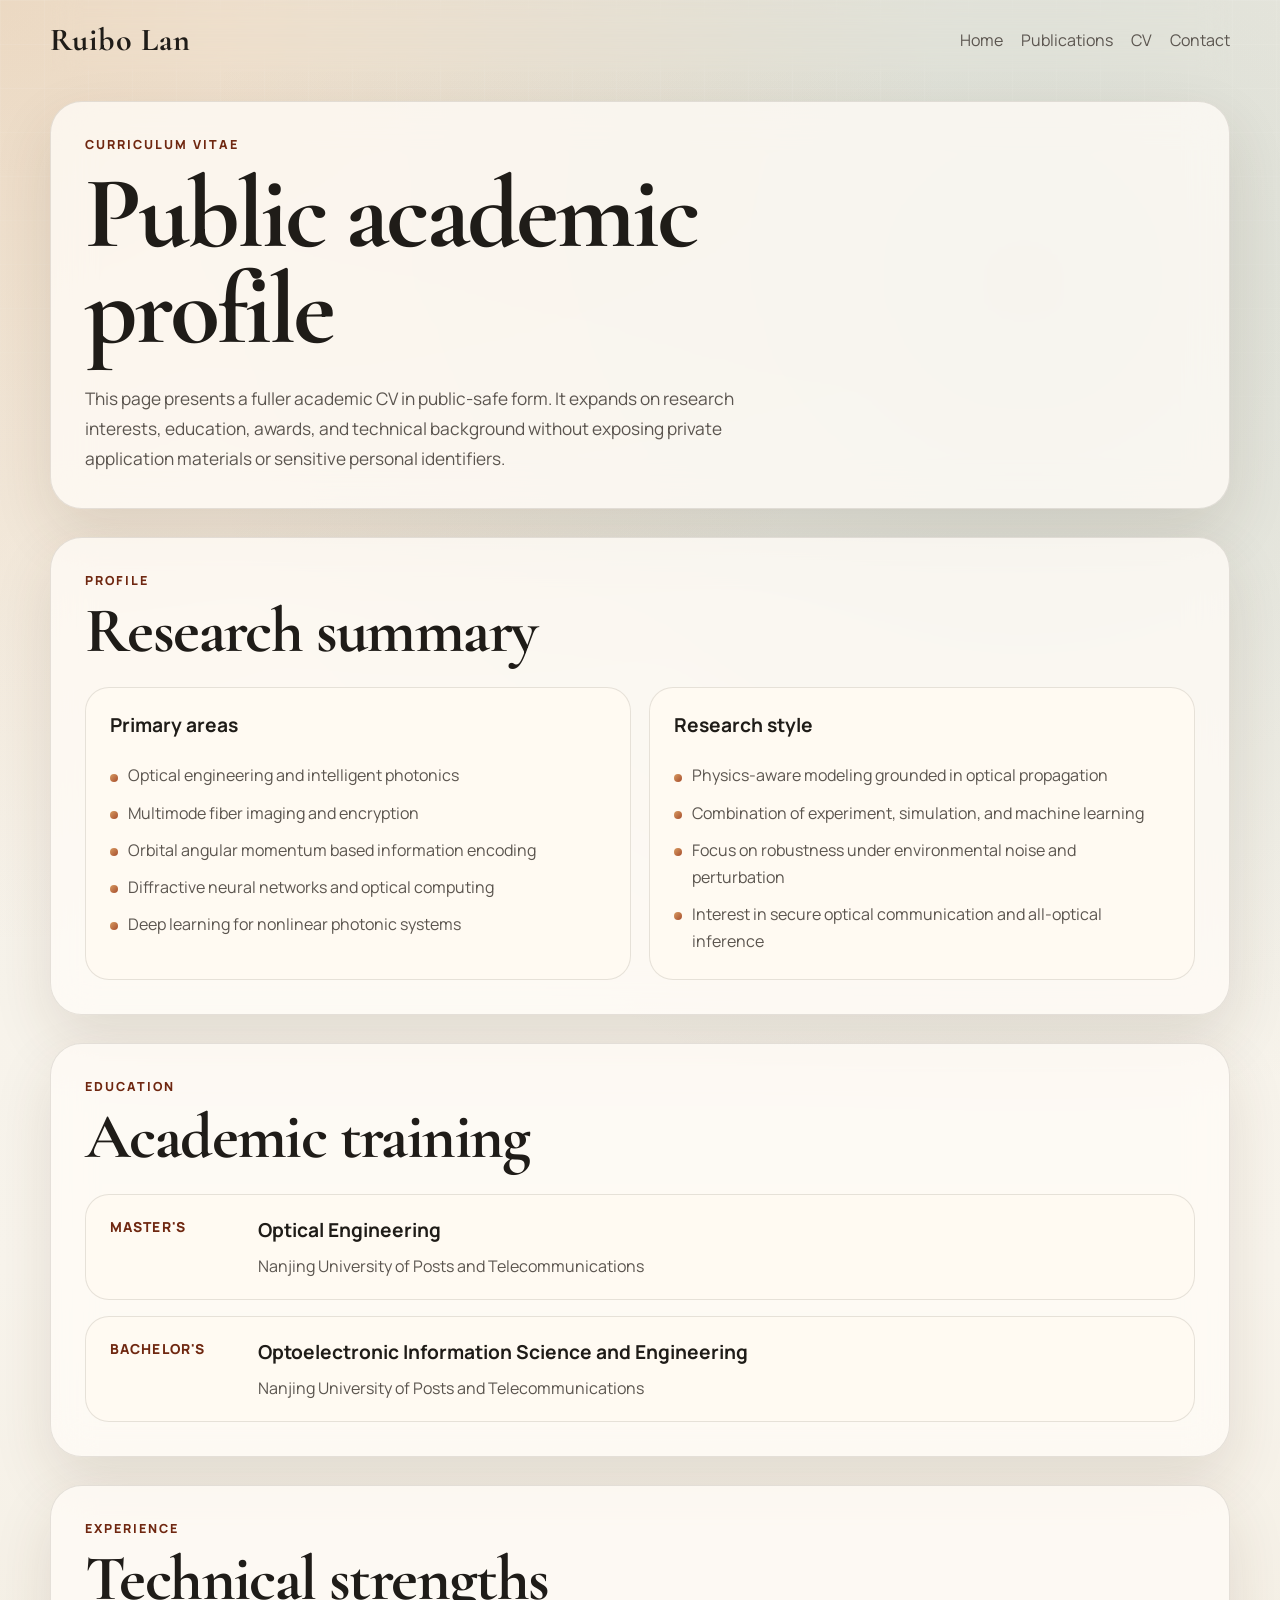
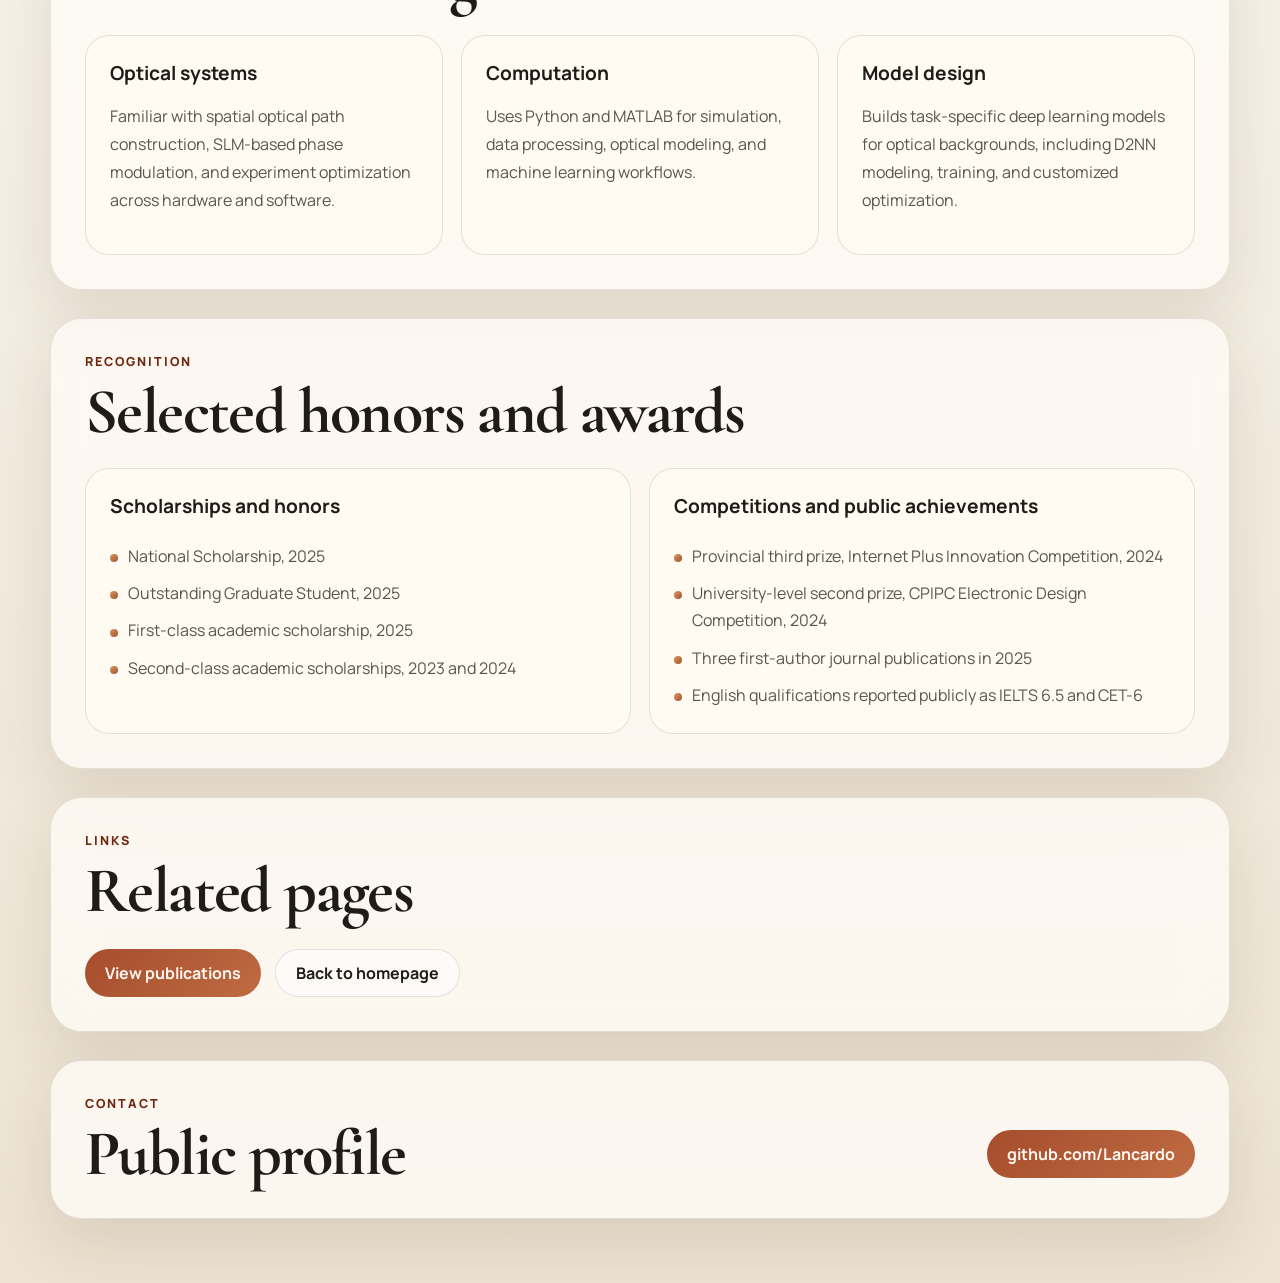
==== cv.html @ 9ba5e30f "Add detailed CV and publications pages" ====
<!DOCTYPE html>
<html lang="en">
  <head>
    <meta charset="UTF-8" />
    <meta name="viewport" content="width=device-width, initial-scale=1.0" />
    <title>Ruibo Lan | CV</title>
    <meta
      name="description"
      content="Curriculum Vitae page for Ruibo Lan, including education, research interests, technical experience, honors, and public academic background."
    />
    <link rel="preconnect" href="https://fonts.googleapis.com" />
    <link rel="preconnect" href="https://fonts.gstatic.com" crossorigin />
    <link
      href="https://fonts.googleapis.com/css2?family=Manrope:wght@400;500;600;700;800&family=Cormorant+Garamond:wght@500;600;700&display=swap"
      rel="stylesheet"
    />
    <link rel="stylesheet" href="styles.css" />
  </head>
  <body>
    <div class="site-shell">
      <header class="topbar">
        <a class="brand" href="index.html">Ruibo Lan</a>
        <nav class="nav">
          <a href="index.html">Home</a>
          <a href="publications.html">Publications</a>
          <a href="cv.html">CV</a>
          <a href="#contact">Contact</a>
        </nav>
      </header>

      <main class="page-main">
        <section class="page-hero section reveal">
          <div class="section-heading">
            <p class="eyebrow">Curriculum Vitae</p>
            <h1>Public academic profile</h1>
          </div>
          <p class="hero-text">
            This page presents a fuller academic CV in public-safe form. It expands on research
            interests, education, awards, and technical background without exposing private
            application materials or sensitive personal identifiers.
          </p>
        </section>

        <section class="section reveal">
          <div class="section-heading">
            <p class="eyebrow">Profile</p>
            <h2>Research summary</h2>
          </div>
          <div class="card-grid two-up">
            <article class="info-card">
              <h3>Primary areas</h3>
              <ul class="detail-list">
                <li>Optical engineering and intelligent photonics</li>
                <li>Multimode fiber imaging and encryption</li>
                <li>Orbital angular momentum based information encoding</li>
                <li>Diffractive neural networks and optical computing</li>
                <li>Deep learning for nonlinear photonic systems</li>
              </ul>
            </article>
            <article class="info-card">
              <h3>Research style</h3>
              <ul class="detail-list">
                <li>Physics-aware modeling grounded in optical propagation</li>
                <li>Combination of experiment, simulation, and machine learning</li>
                <li>Focus on robustness under environmental noise and perturbation</li>
                <li>Interest in secure optical communication and all-optical inference</li>
              </ul>
            </article>
          </div>
        </section>

        <section class="section reveal">
          <div class="section-heading">
            <p class="eyebrow">Education</p>
            <h2>Academic training</h2>
          </div>
          <div class="timeline">
            <article class="timeline-item">
              <span class="timeline-year">Master's</span>
              <div>
                <h3>Optical Engineering</h3>
                <p>Nanjing University of Posts and Telecommunications</p>
              </div>
            </article>
            <article class="timeline-item">
              <span class="timeline-year">Bachelor's</span>
              <div>
                <h3>Optoelectronic Information Science and Engineering</h3>
                <p>Nanjing University of Posts and Telecommunications</p>
              </div>
            </article>
          </div>
        </section>

        <section class="section reveal">
          <div class="section-heading">
            <p class="eyebrow">Experience</p>
            <h2>Technical strengths</h2>
          </div>
          <div class="card-grid three-up">
            <article class="info-card">
              <h3>Optical systems</h3>
              <p>
                Familiar with spatial optical path construction, SLM-based phase modulation, and
                experiment optimization across hardware and software.
              </p>
            </article>
            <article class="info-card">
              <h3>Computation</h3>
              <p>
                Uses Python and MATLAB for simulation, data processing, optical modeling, and
                machine learning workflows.
              </p>
            </article>
            <article class="info-card">
              <h3>Model design</h3>
              <p>
                Builds task-specific deep learning models for optical backgrounds, including D2NN
                modeling, training, and customized optimization.
              </p>
            </article>
          </div>
        </section>

        <section class="section reveal">
          <div class="section-heading">
            <p class="eyebrow">Recognition</p>
            <h2>Selected honors and awards</h2>
          </div>
          <div class="card-grid two-up">
            <article class="info-card">
              <h3>Scholarships and honors</h3>
              <ul class="detail-list">
                <li>National Scholarship, 2025</li>
                <li>Outstanding Graduate Student, 2025</li>
                <li>First-class academic scholarship, 2025</li>
                <li>Second-class academic scholarships, 2023 and 2024</li>
              </ul>
            </article>
            <article class="info-card">
              <h3>Competitions and public achievements</h3>
              <ul class="detail-list">
                <li>Provincial third prize, Internet Plus Innovation Competition, 2024</li>
                <li>University-level second prize, CPIPC Electronic Design Competition, 2024</li>
                <li>Three first-author journal publications in 2025</li>
                <li>English qualifications reported publicly as IELTS 6.5 and CET-6</li>
              </ul>
            </article>
          </div>
        </section>

        <section class="section reveal">
          <div class="section-heading">
            <p class="eyebrow">Links</p>
            <h2>Related pages</h2>
          </div>
          <div class="hero-actions">
            <a class="button button-primary" href="publications.html">View publications</a>
            <a class="button button-secondary" href="index.html">Back to homepage</a>
          </div>
        </section>
      </main>

      <footer id="contact" class="footer reveal">
        <div>
          <p class="eyebrow">Contact</p>
          <h2>Public profile</h2>
        </div>
        <div class="footer-actions">
          <a class="button button-primary" href="https://github.com/Lancardo" target="_blank" rel="noreferrer">
            github.com/Lancardo
          </a>
        </div>
      </footer>
    </div>

    <script src="script.js"></script>
  </body>
</html>
---- styles.css ----
:root {
  --bg: #f3efe6;
  --bg-deep: #ece3d2;
  --surface: rgba(255, 252, 246, 0.78);
  --surface-strong: #fffaf2;
  --text: #1f1c18;
  --muted: #5b554f;
  --line: rgba(50, 42, 31, 0.12);
  --accent: #a64d2d;
  --accent-strong: #6f2710;
  --accent-soft: #d89b61;
  --shadow: 0 24px 60px rgba(74, 51, 23, 0.12);
  --max: 1180px;
}

* {
  box-sizing: border-box;
}

html {
  scroll-behavior: smooth;
}

body {
  margin: 0;
  min-height: 100vh;
  font-family: "Manrope", sans-serif;
  color: var(--text);
  background:
    radial-gradient(circle at top left, rgba(209, 138, 68, 0.22), transparent 30%),
    radial-gradient(circle at 80% 10%, rgba(87, 125, 115, 0.18), transparent 30%),
    linear-gradient(180deg, var(--bg) 0%, #f8f4ec 44%, var(--bg-deep) 100%);
}

body::before {
  content: "";
  position: fixed;
  inset: 0;
  pointer-events: none;
  background-image:
    linear-gradient(rgba(255, 255, 255, 0.16) 1px, transparent 1px),
    linear-gradient(90deg, rgba(255, 255, 255, 0.16) 1px, transparent 1px);
  background-size: 44px 44px;
  mask-image: linear-gradient(180deg, rgba(0, 0, 0, 0.5), transparent 82%);
}

a {
  color: inherit;
  text-decoration: none;
}

img {
  display: block;
  max-width: 100%;
}

.site-shell {
  width: min(calc(100% - 32px), var(--max));
  margin: 0 auto;
  padding-bottom: 64px;
}

.topbar {
  position: sticky;
  top: 0;
  z-index: 10;
  display: flex;
  justify-content: space-between;
  align-items: center;
  gap: 24px;
  padding: 20px 0 12px;
  backdrop-filter: blur(14px);
}

.brand {
  font-family: "Cormorant Garamond", serif;
  font-size: 2rem;
  font-weight: 700;
  letter-spacing: 0.03em;
}

.nav {
  display: flex;
  flex-wrap: wrap;
  gap: 18px;
  color: var(--muted);
}

.nav a {
  position: relative;
}

.nav a::after {
  content: "";
  position: absolute;
  left: 0;
  bottom: -4px;
  width: 100%;
  height: 1px;
  background: var(--accent);
  transform: scaleX(0);
  transform-origin: left;
  transition: transform 200ms ease;
}

.nav a:hover::after,
.nav a:focus-visible::after {
  transform: scaleX(1);
}

.section,
.footer {
  margin-top: 28px;
  padding: 34px;
  border: 1px solid var(--line);
  border-radius: 32px;
  background: var(--surface);
  box-shadow: var(--shadow);
  backdrop-filter: blur(20px);
}

.hero {
  display: grid;
  grid-template-columns: minmax(0, 1.15fr) minmax(340px, 0.85fr);
  align-items: center;
  gap: 32px;
  min-height: calc(100vh - 108px);
}

.page-main {
  padding-top: 2px;
}

.page-hero h1 {
  max-width: 14ch;
}

.eyebrow {
  margin: 0 0 12px;
  color: var(--accent-strong);
  text-transform: uppercase;
  letter-spacing: 0.16em;
  font-size: 0.78rem;
  font-weight: 800;
}

h1,
h2,
h3 {
  margin: 0;
}

h1,
h2 {
  font-family: "Cormorant Garamond", serif;
  line-height: 0.94;
}

h1 {
  max-width: 12ch;
  font-size: clamp(3.3rem, 8vw, 6.5rem);
  letter-spacing: -0.03em;
}

h2 {
  font-size: clamp(2.4rem, 5vw, 4rem);
  letter-spacing: -0.025em;
}

h3 {
  font-size: 1.2rem;
  margin-bottom: 12px;
}

.hero-text,
.statement-text,
.info-card p,
.accent-card p,
.publication p {
  color: var(--muted);
  line-height: 1.75;
  font-size: 1rem;
}

.hero-text {
  max-width: 60ch;
  margin: 22px 0 0;
  font-size: 1.08rem;
}

.hero-actions,
.footer-actions {
  display: flex;
  flex-wrap: wrap;
  gap: 14px;
  margin-top: 28px;
}

.button {
  display: inline-flex;
  align-items: center;
  justify-content: center;
  min-height: 48px;
  padding: 0 20px;
  border-radius: 999px;
  font-weight: 700;
  transition:
    transform 180ms ease,
    background 180ms ease,
    border-color 180ms ease;
}

.button:hover,
.button:focus-visible {
  transform: translateY(-2px);
}

.button-primary {
  color: #fff8f1;
  background: linear-gradient(135deg, var(--accent) 0%, #bf6b42 100%);
}

.button-secondary {
  border: 1px solid var(--line);
  background: rgba(255, 255, 255, 0.46);
}

.hero-facts,
.detail-list {
  margin: 24px 0 0;
  padding: 0;
  list-style: none;
}

.hero-facts li,
.detail-list li {
  position: relative;
  padding-left: 18px;
  color: var(--muted);
  line-height: 1.7;
}

.hero-facts li + li,
.detail-list li + li {
  margin-top: 10px;
}

.hero-facts li::before,
.detail-list li::before {
  content: "";
  position: absolute;
  left: 0;
  top: 0.7em;
  width: 8px;
  height: 8px;
  border-radius: 50%;
  background: linear-gradient(135deg, var(--accent-soft), var(--accent));
}

.hero-visual {
  position: relative;
}

.portrait-wrap {
  position: relative;
  overflow: hidden;
  border-radius: 36px;
  background:
    linear-gradient(135deg, rgba(255, 255, 255, 0.6), rgba(255, 255, 255, 0.08)),
    linear-gradient(180deg, #d5cec3, #eee3d1);
  border: 1px solid rgba(255, 255, 255, 0.55);
  padding: 16px;
}

.portrait {
  width: 100%;
  aspect-ratio: 0.86;
  object-fit: cover;
  border-radius: 28px;
}

.signal-card {
  position: absolute;
  right: -12px;
  bottom: 24px;
  max-width: 260px;
  padding: 18px 20px;
  border-radius: 24px;
  background: rgba(35, 30, 24, 0.82);
  color: #faf5eb;
  box-shadow: 0 20px 40px rgba(19, 16, 12, 0.22);
}

.signal-card span {
  display: block;
  margin-bottom: 8px;
  font-size: 0.82rem;
  letter-spacing: 0.08em;
  text-transform: uppercase;
  color: rgba(250, 245, 235, 0.72);
}

.signal-card strong {
  line-height: 1.45;
}

.section-heading {
  margin-bottom: 26px;
}

.card-grid {
  display: grid;
  gap: 18px;
}

.three-up {
  grid-template-columns: repeat(3, minmax(0, 1fr));
}

.two-up {
  grid-template-columns: repeat(2, minmax(0, 1fr));
}

.info-card,
.accent-card,
.publication {
  border: 1px solid var(--line);
  border-radius: 24px;
  background: var(--surface-strong);
}

.info-card,
.accent-card {
  padding: 24px;
}

.accent-grid {
  margin-top: 18px;
}

.accent-card {
  background:
    linear-gradient(180deg, rgba(255, 255, 255, 0.72), rgba(255, 246, 234, 0.94)),
    var(--surface-strong);
}

.accent-label {
  display: inline-block;
  margin-bottom: 10px;
  padding: 6px 12px;
  border-radius: 999px;
  background: rgba(166, 77, 45, 0.1);
  color: var(--accent-strong);
  font-size: 0.84rem;
  font-weight: 700;
}

.publication-list {
  display: grid;
  gap: 14px;
}

.publication-stack {
  display: grid;
  gap: 18px;
}

.publication {
  display: flex;
  justify-content: space-between;
  align-items: center;
  gap: 18px;
  padding: 22px 24px;
}

.publication h3 {
  margin-bottom: 8px;
}

.publication a {
  flex-shrink: 0;
  min-width: 62px;
  text-align: center;
  padding: 11px 14px;
  border-radius: 999px;
  background: rgba(166, 77, 45, 0.1);
  color: var(--accent-strong);
  font-weight: 800;
}

.publication-detail {
  padding: 28px;
  border: 1px solid var(--line);
  border-radius: 28px;
  background: var(--surface-strong);
  box-shadow: 0 10px 24px rgba(74, 51, 23, 0.07);
}

.publication-detail p {
  color: var(--muted);
  line-height: 1.8;
}

.publication-topline {
  display: flex;
  flex-wrap: wrap;
  gap: 10px;
  align-items: center;
  margin-bottom: 12px;
}

.publication-actions {
  margin-top: 22px;
}

.pub-badge,
.pub-meta {
  display: inline-flex;
  align-items: center;
  min-height: 32px;
  padding: 0 12px;
  border-radius: 999px;
  font-size: 0.84rem;
  font-weight: 700;
}

.pub-badge {
  background: rgba(166, 77, 45, 0.13);
  color: var(--accent-strong);
}

.pub-meta {
  background: rgba(31, 28, 24, 0.06);
  color: var(--muted);
}

.statement-text {
  max-width: 66ch;
  margin: 0;
  font-size: 1.08rem;
}

.page-card {
  display: flex;
  flex-direction: column;
  justify-content: space-between;
}

.text-link {
  margin-top: 16px;
  color: var(--accent-strong);
  font-weight: 800;
}

.timeline {
  display: grid;
  gap: 16px;
}

.timeline-item {
  display: grid;
  grid-template-columns: 130px minmax(0, 1fr);
  gap: 18px;
  padding: 22px 24px;
  border: 1px solid var(--line);
  border-radius: 24px;
  background: var(--surface-strong);
}

.timeline-item p {
  margin: 8px 0 0;
  color: var(--muted);
}

.timeline-year {
  display: inline-flex;
  align-items: flex-start;
  justify-content: flex-start;
  color: var(--accent-strong);
  font-size: 0.86rem;
  font-weight: 800;
  letter-spacing: 0.08em;
  text-transform: uppercase;
}

.footer {
  display: flex;
  justify-content: space-between;
  align-items: center;
  gap: 24px;
}

.reveal {
  opacity: 0;
  transform: translateY(16px);
  transition:
    opacity 540ms ease,
    transform 540ms ease;
}

.reveal.is-visible {
  opacity: 1;
  transform: translateY(0);
}

@media (max-width: 980px) {
  .hero {
    grid-template-columns: 1fr;
    min-height: auto;
  }

  .three-up,
  .two-up {
    grid-template-columns: 1fr;
  }

  .signal-card {
    position: static;
    max-width: none;
    margin-top: 18px;
  }

  .footer {
    flex-direction: column;
    align-items: flex-start;
  }

  .timeline-item {
    grid-template-columns: 1fr;
  }
}

@media (max-width: 720px) {
  .site-shell {
    width: min(calc(100% - 20px), var(--max));
  }

  .topbar {
    align-items: flex-start;
    flex-direction: column;
    padding-top: 16px;
  }

  .section,
  .footer {
    padding: 24px 20px;
    border-radius: 24px;
  }

  .publication {
    flex-direction: column;
    align-items: flex-start;
  }

  h1 {
    max-width: none;
  }
}
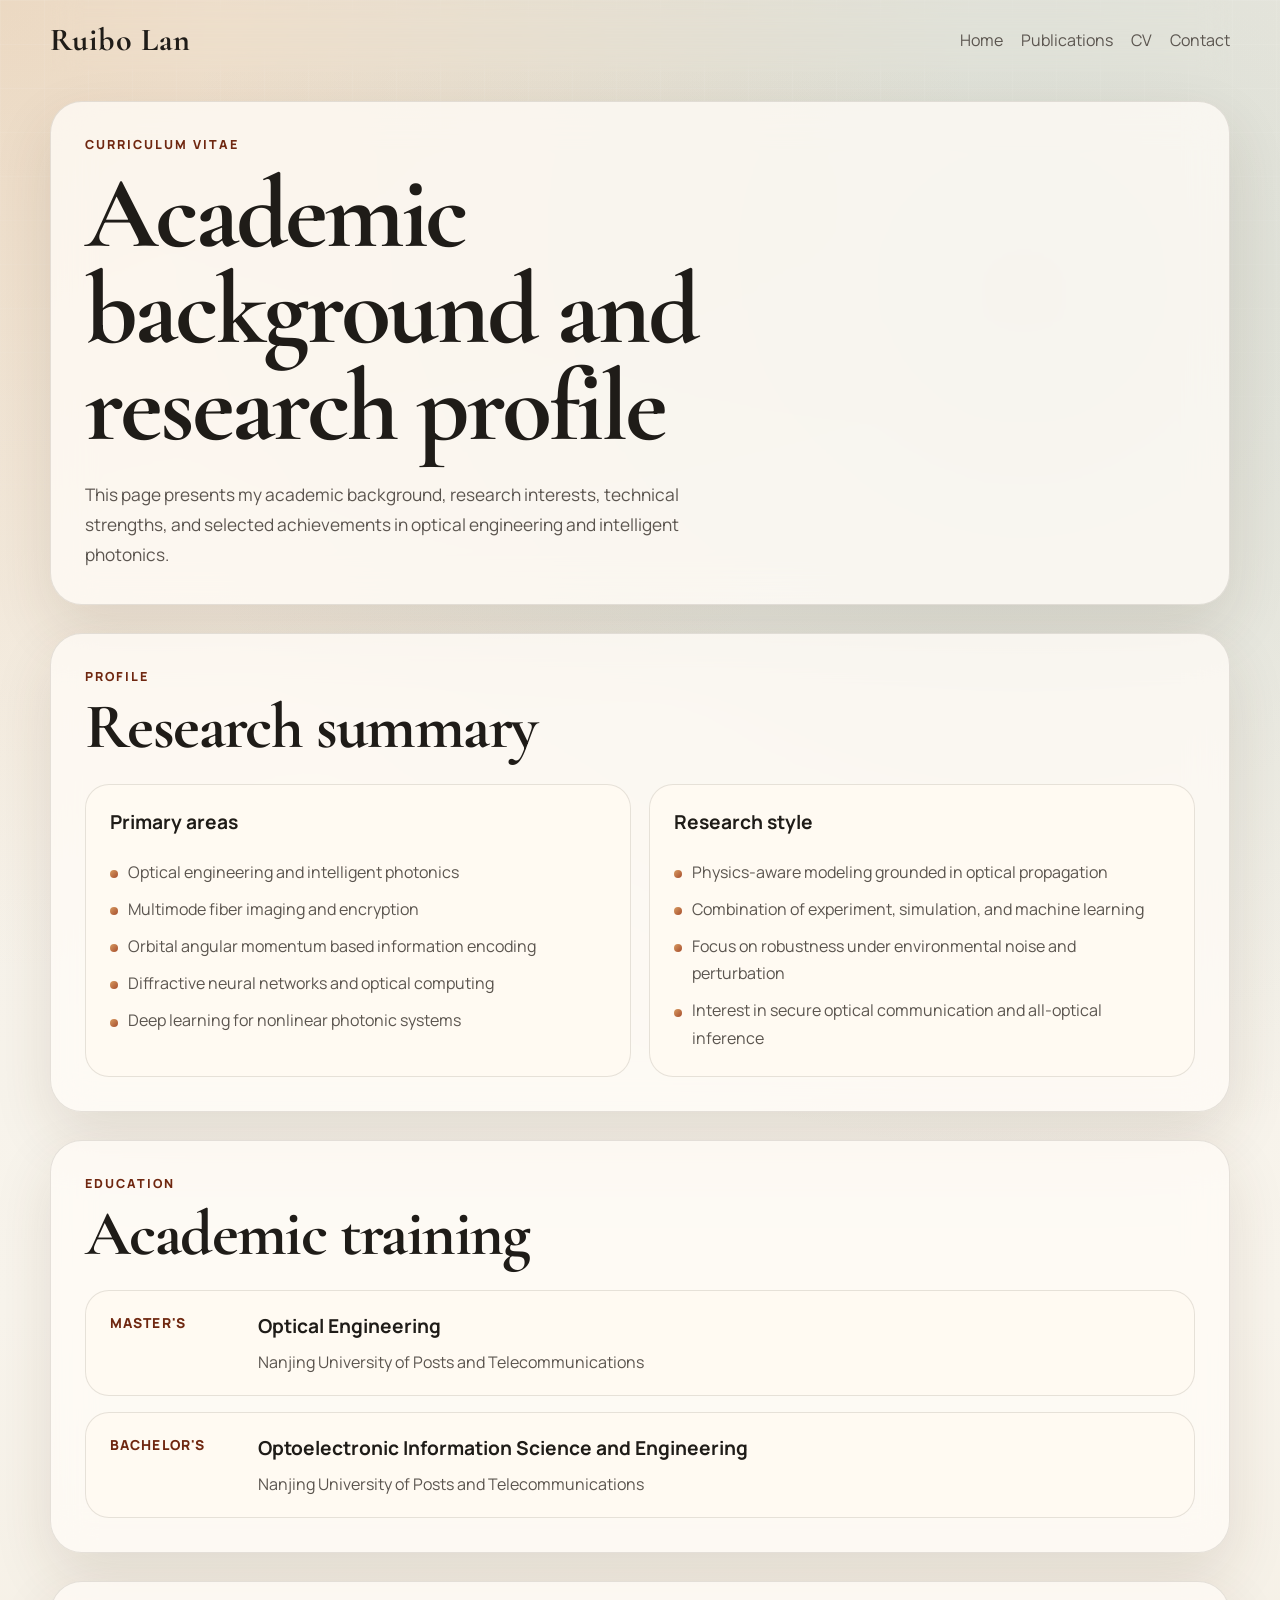
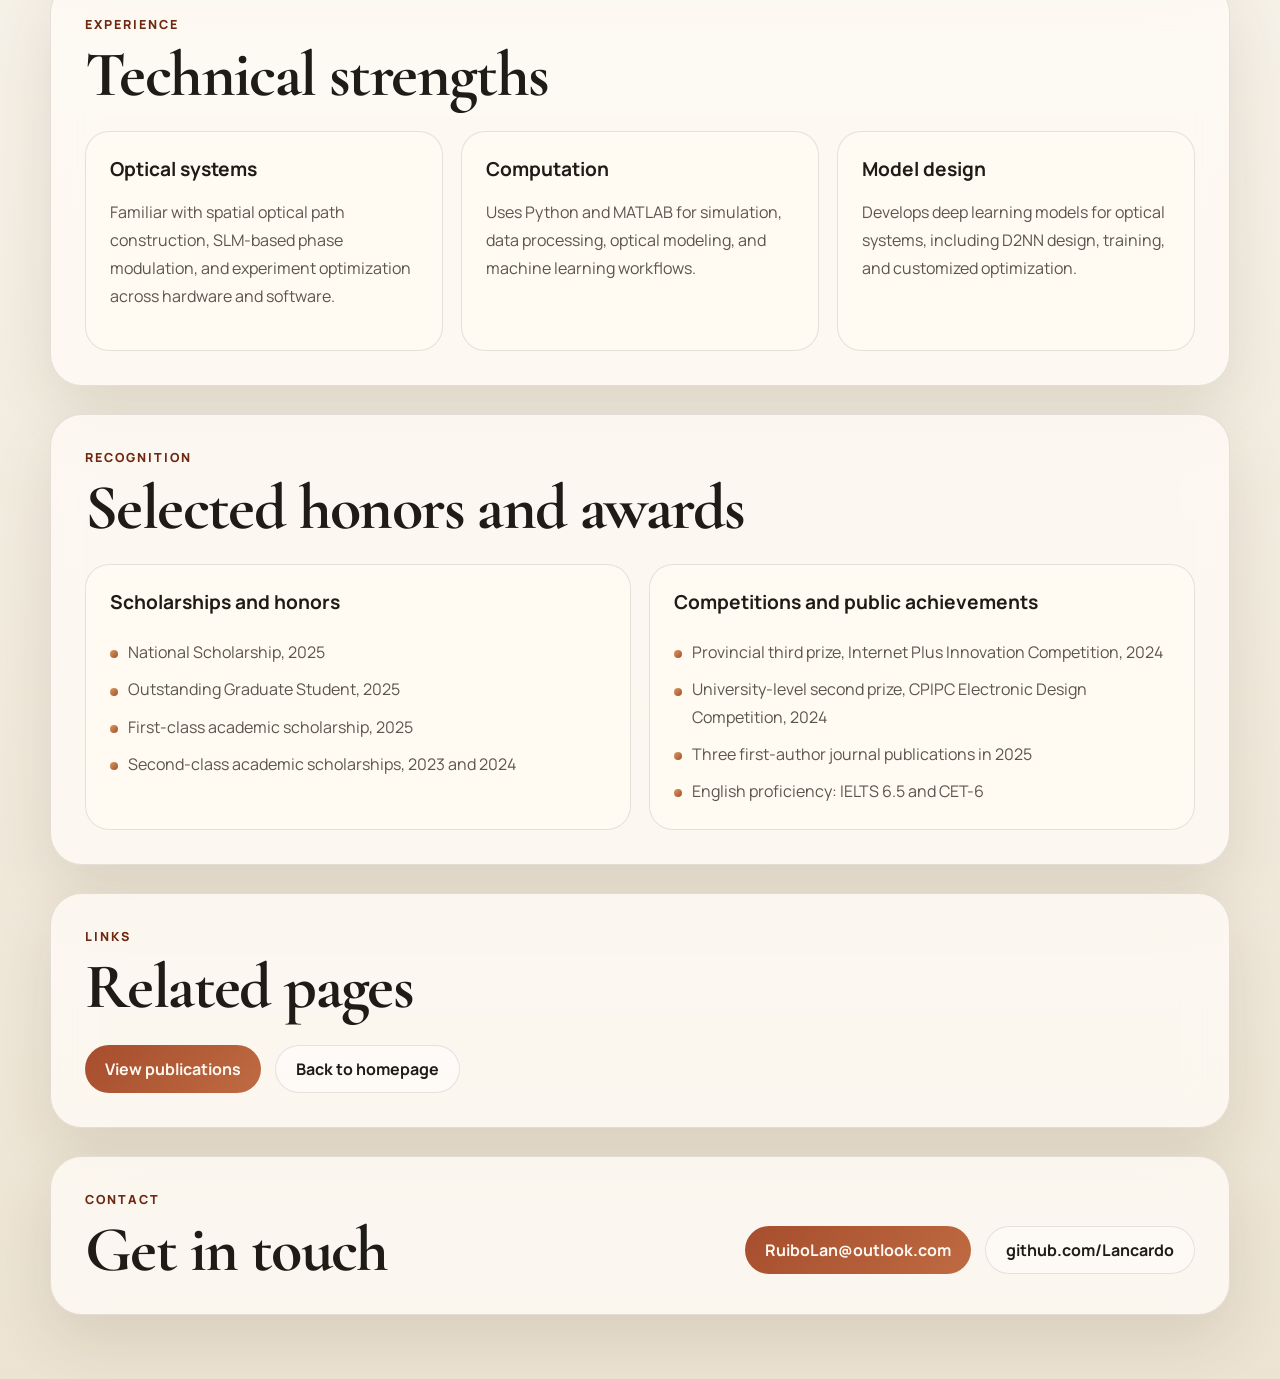
==== commit 734e4b00: "Refine website copy and add contact email" ====
--- a/cv.html
+++ b/cv.html
@@ -32,12 +32,11 @@
         <section class="page-hero section reveal">
           <div class="section-heading">
             <p class="eyebrow">Curriculum Vitae</p>
-            <h1>Public academic profile</h1>
+            <h1>Academic background and research profile</h1>
           </div>
           <p class="hero-text">
-            This page presents a fuller academic CV in public-safe form. It expands on research
-            interests, education, awards, and technical background without exposing private
-            application materials or sensitive personal identifiers.
+            This page presents my academic background, research interests, technical strengths,
+            and selected achievements in optical engineering and intelligent photonics.
           </p>
         </section>
 
@@ -115,8 +114,8 @@
             <article class="info-card">
               <h3>Model design</h3>
               <p>
-                Builds task-specific deep learning models for optical backgrounds, including D2NN
-                modeling, training, and customized optimization.
+                Develops deep learning models for optical systems, including D2NN design,
+                training, and customized optimization.
               </p>
             </article>
           </div>
@@ -143,7 +142,7 @@
                 <li>Provincial third prize, Internet Plus Innovation Competition, 2024</li>
                 <li>University-level second prize, CPIPC Electronic Design Competition, 2024</li>
                 <li>Three first-author journal publications in 2025</li>
-                <li>English qualifications reported publicly as IELTS 6.5 and CET-6</li>
+                <li>English proficiency: IELTS 6.5 and CET-6</li>
               </ul>
             </article>
           </div>
@@ -164,10 +163,13 @@
       <footer id="contact" class="footer reveal">
         <div>
           <p class="eyebrow">Contact</p>
-          <h2>Public profile</h2>
+          <h2>Get in touch</h2>
         </div>
         <div class="footer-actions">
-          <a class="button button-primary" href="https://github.com/Lancardo" target="_blank" rel="noreferrer">
+          <a class="button button-primary" href="mailto:RuiboLan@outlook.com">
+            RuiboLan@outlook.com
+          </a>
+          <a class="button button-secondary" href="https://github.com/Lancardo" target="_blank" rel="noreferrer">
             github.com/Lancardo
           </a>
         </div>
